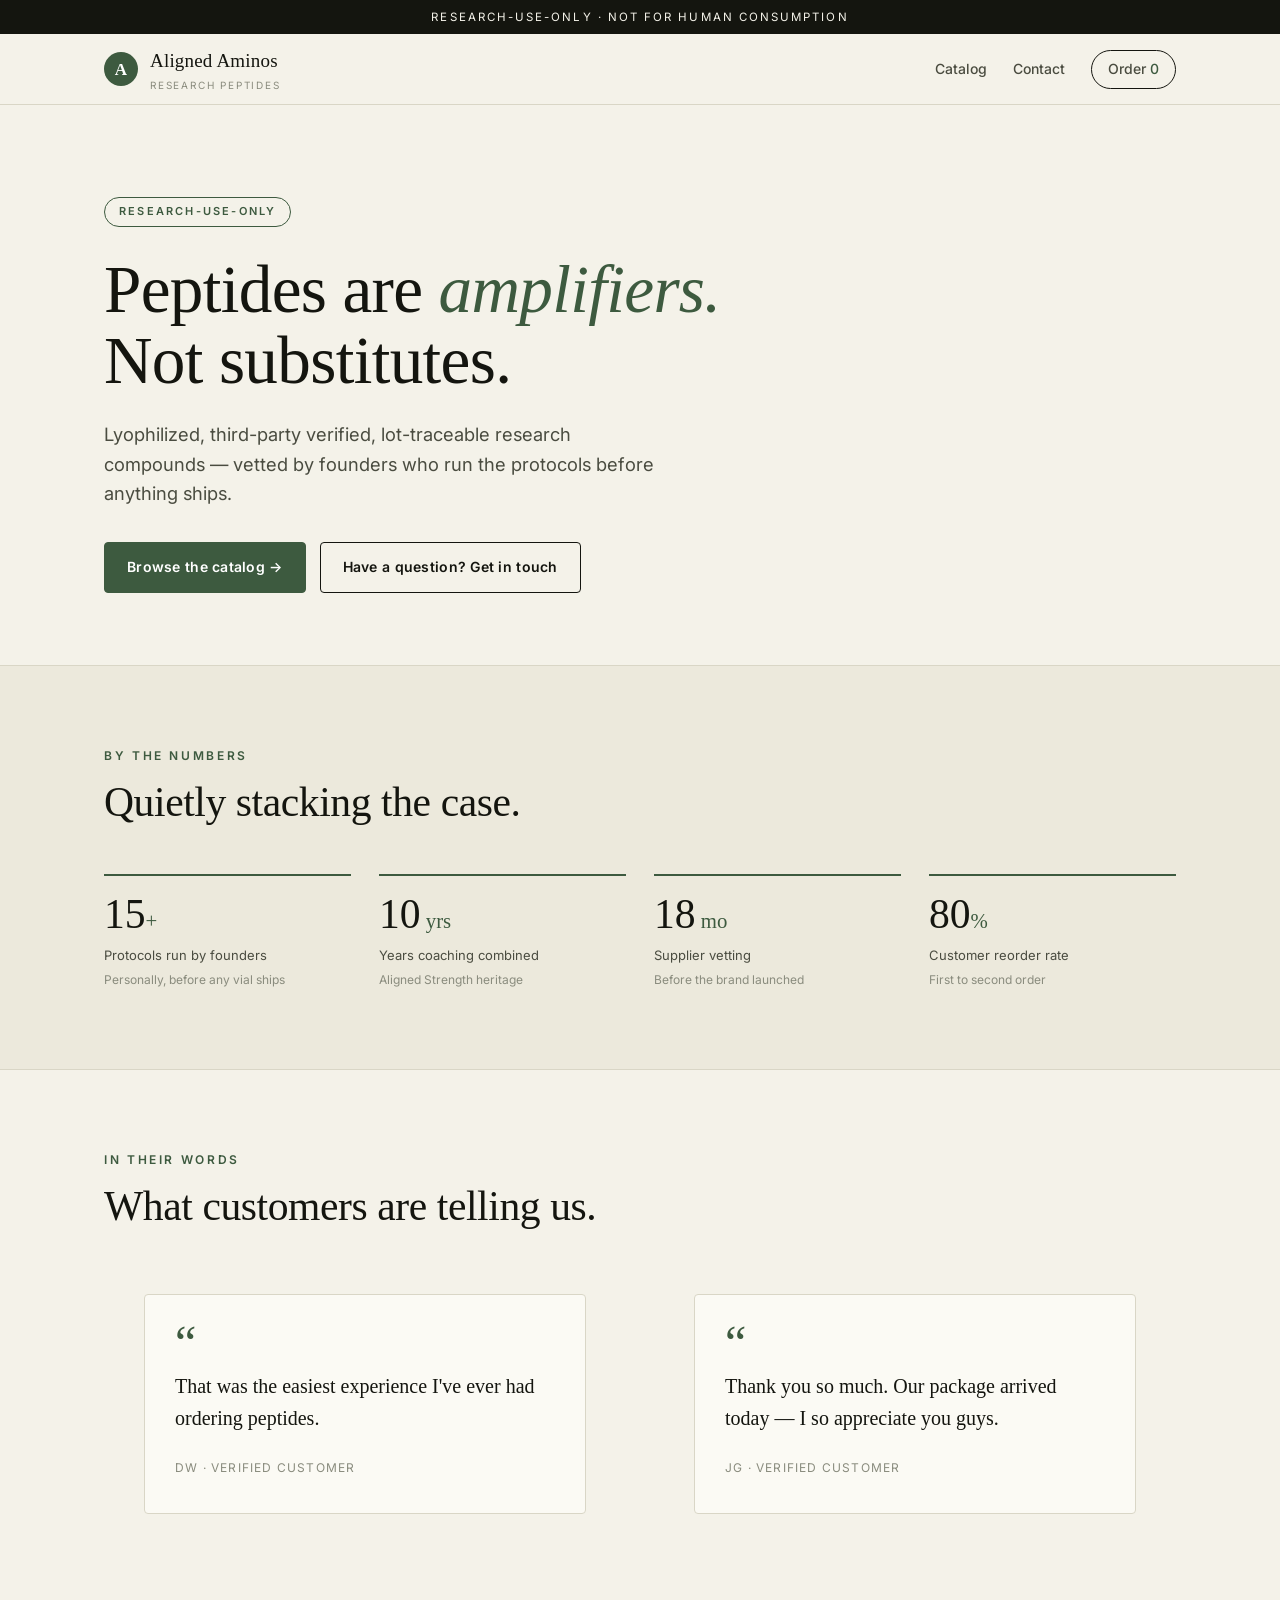
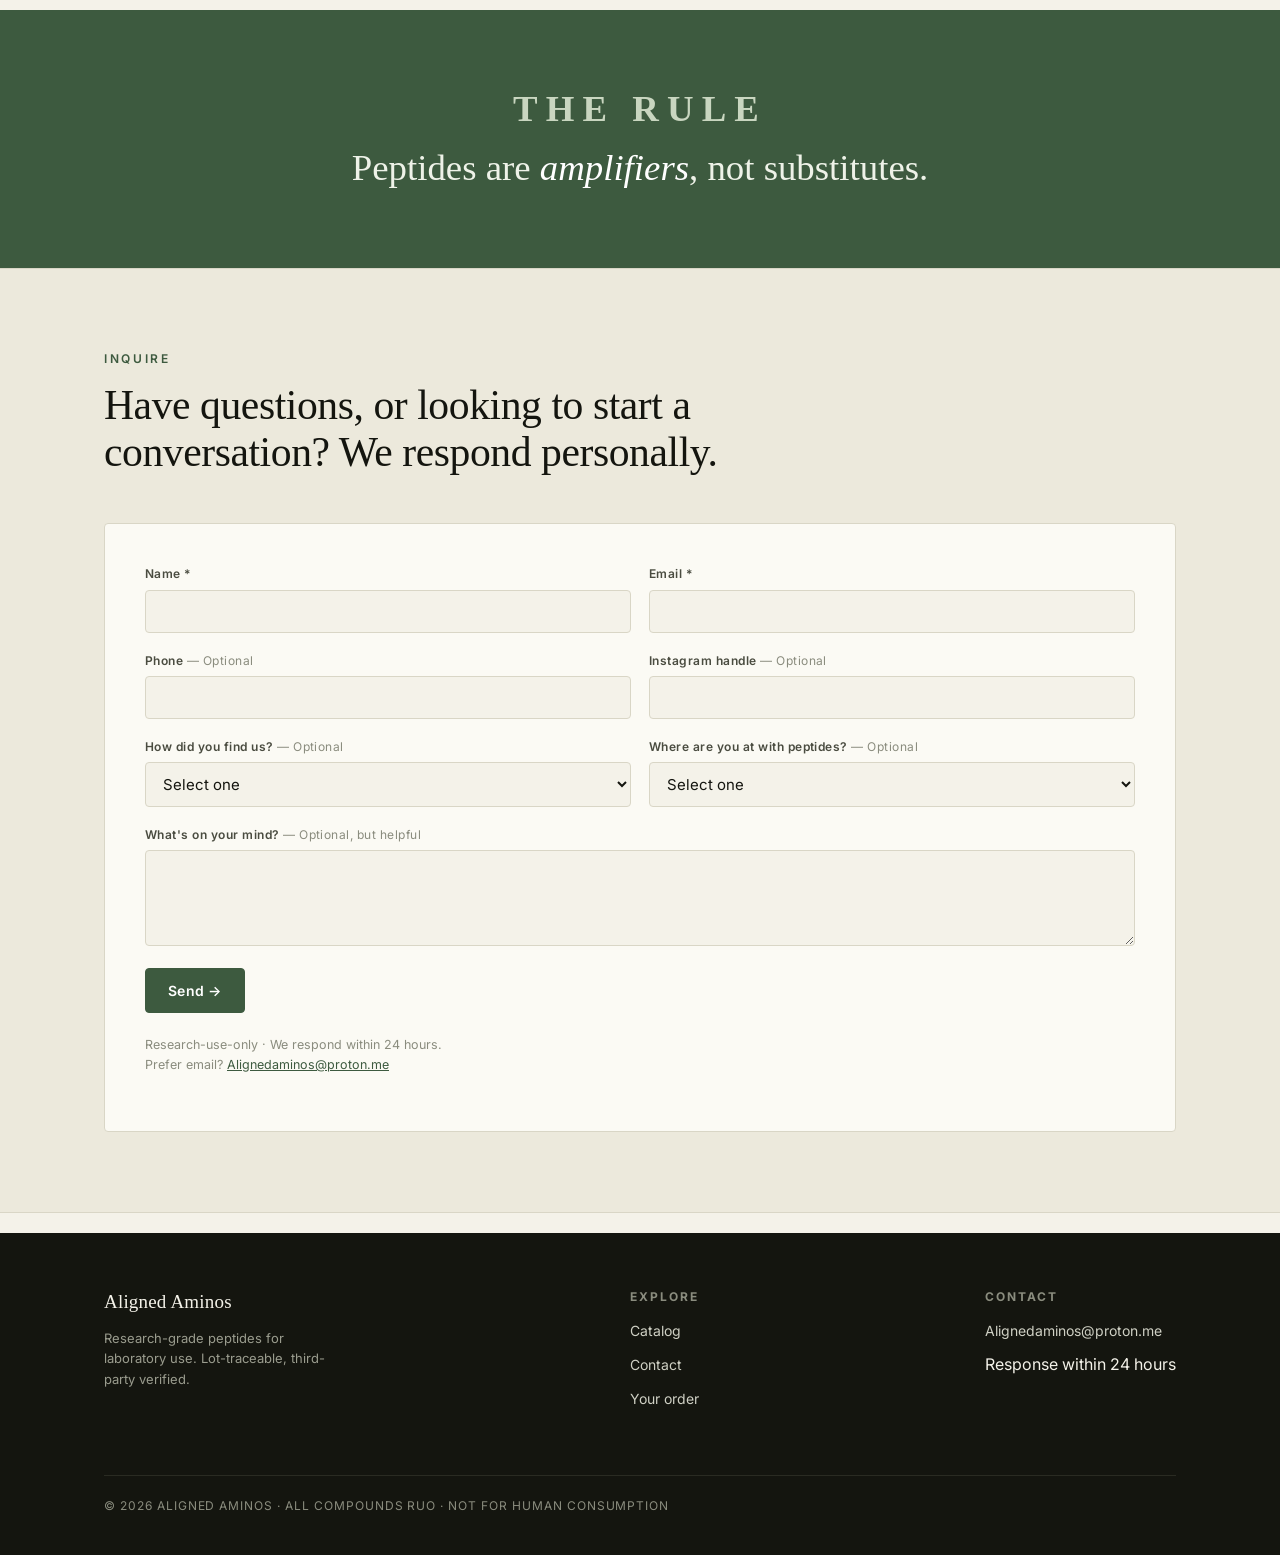
==== index.html @ 36842dd0 "Add files via upload" ====
<!DOCTYPE html>
<html lang="en">
<head>
<meta charset="UTF-8" />
<meta name="viewport" content="width=device-width, initial-scale=1.0" />
<title>Aligned Aminos — Research-Grade Peptides</title>
<meta name="description" content="Research-grade peptides. Lyophilized, third-party verified, lot-traceable. Laboratory research use only." />
<link rel="preconnect" href="https://fonts.googleapis.com" />
<link rel="preconnect" href="https://fonts.gstatic.com" crossorigin />
<link href="https://fonts.googleapis.com/css2?family=Inter:wght@400;500;600;700&display=swap" rel="stylesheet" />
<link rel="stylesheet" href="styles.css" />
</head>
<body>

<!-- RUO ribbon -->
<div class="ruo-strip">Research-Use-Only · Not for human consumption</div>

<!-- Header -->
<header class="site-header">
  <div class="wrap">
    <a class="brand" href="index.html">
      <span class="brand__mark">A</span>
      <span class="brand__name">Aligned Aminos <small>Research Peptides</small></span>
    </a>
    <button class="nav-toggle" aria-label="Menu" onclick="document.getElementById('nav').classList.toggle('open')">☰</button>
    <nav class="nav" id="nav">
      <a href="catalog.html">Catalog</a>
      <a href="#contact">Contact</a>
      <a class="nav__order" href="catalog.html#cart">Order <span class="count" data-cart-count>0</span></a>
    </nav>
  </div>
</header>

<!-- Hero -->
<section class="hero">
  <div class="wrap">
    <div class="hero__inner">
      <span class="badge">Research-Use-Only</span>
      <h1>Peptides are <em>amplifiers.</em><br />Not substitutes.</h1>
      <p class="lede">Lyophilized, third-party verified, lot-traceable research compounds — vetted by founders who run the protocols before anything ships.</p>
      <div class="hero__cta">
        <a class="btn btn--accent" href="catalog.html">Browse the catalog →</a>
        <a class="btn btn--ghost" href="#contact">Have a question? Get in touch</a>
      </div>
    </div>
  </div>
</section>

<!-- By the numbers -->
<section class="section section--alt">
  <div class="wrap">
    <div class="section__head">
      <p class="eyebrow">By the Numbers</p>
      <h2>Quietly stacking the case.</h2>
    </div>
    <div class="stats">
      <div class="stat">
        <div class="stat__num">15<span>+</span></div>
        <div class="stat__label">Protocols run by founders</div>
        <div class="stat__sub">Personally, before any vial ships</div>
      </div>
      <div class="stat">
        <div class="stat__num">10<span> yrs</span></div>
        <div class="stat__label">Years coaching combined</div>
        <div class="stat__sub">Aligned Strength heritage</div>
      </div>
      <div class="stat">
        <div class="stat__num">18<span> mo</span></div>
        <div class="stat__label">Supplier vetting</div>
        <div class="stat__sub">Before the brand launched</div>
      </div>
      <div class="stat">
        <div class="stat__num">80<span>%</span></div>
        <div class="stat__label">Customer reorder rate</div>
        <div class="stat__sub">First to second order</div>
      </div>
    </div>
  </div>
</section>

<!-- Testimonials -->
<section class="section">
  <div class="wrap">
    <div class="section__head">
      <p class="eyebrow">In Their Words</p>
      <h2>What customers are telling us.</h2>
    </div>
    <div class="quotes">
      <figure class="quote">
        <div class="mark">“</div>
        <blockquote>That was the easiest experience I've ever had ordering peptides.</blockquote>
        <cite>DW · Verified customer</cite>
      </figure>
      <figure class="quote">
        <div class="mark">“</div>
        <blockquote>Thank you so much. Our package arrived today — I so appreciate you guys.</blockquote>
        <cite>JG · Verified customer</cite>
      </figure>
    </div>
  </div>
</section>

<!-- The Rule -->
<section class="rule-band">
  <div class="wrap">
    <p class="eyebrow" style="color:#c9d6c0;">The Rule</p>
    <p>Peptides are <em>amplifiers</em>, not substitutes.</p>
  </div>
</section>

<!-- Inquire / Contact -->
<section class="section section--alt" id="contact">
  <div class="wrap">
    <div class="section__head">
      <p class="eyebrow">Inquire</p>
      <h2>Have questions, or looking to start a conversation? We respond personally.</h2>
    </div>
    <div class="form-card">
      <form id="inquiry-form" onsubmit="return AA.submitInquiry(event)">
        <div class="form-grid">
          <div class="field">
            <label>Name *</label>
            <input type="text" name="name" required />
          </div>
          <div class="field">
            <label>Email *</label>
            <input type="email" name="email" required />
          </div>
          <div class="field">
            <label>Phone <span class="opt">— Optional</span></label>
            <input type="tel" name="phone" />
          </div>
          <div class="field">
            <label>Instagram handle <span class="opt">— Optional</span></label>
            <input type="text" name="instagram" />
          </div>
          <div class="field">
            <label>How did you find us? <span class="opt">— Optional</span></label>
            <select name="source">
              <option value="">Select one</option>
              <option>Instagram</option>
              <option>Referral / Word of mouth</option>
              <option>Search</option>
              <option>Other</option>
            </select>
          </div>
          <div class="field">
            <label>Where are you at with peptides? <span class="opt">— Optional</span></label>
            <select name="experience">
              <option value="">Select one</option>
              <option>New to peptides</option>
              <option>Some experience</option>
              <option>Currently running protocols</option>
              <option>Just learning / curious</option>
            </select>
          </div>
          <div class="field field--full">
            <label>What's on your mind? <span class="opt">— Optional, but helpful</span></label>
            <textarea name="message"></textarea>
          </div>
          <!-- honeypot -->
          <div class="honeypot" aria-hidden="true">
            <label>Don't fill this out if you're human:</label>
            <input type="text" name="website" tabindex="-1" autocomplete="off" />
          </div>
        </div>
        <div style="margin-top:22px;">
          <button type="submit" class="btn btn--accent">Send →</button>
        </div>
        <p class="form-foot">Research-use-only · We respond within 24 hours.<br />
          Prefer email? <a href="mailto:Alignedaminos@proton.me">Alignedaminos@proton.me</a></p>
      </form>
    </div>
  </div>
</section>

<!-- Footer -->
<footer class="site-footer">
  <div class="wrap">
    <div class="footer-col">
      <span class="brand__name">Aligned Aminos</span>
      <p style="color:#9a9c8e;font-size:13px;max-width:240px;margin-top:10px;">Research-grade peptides for laboratory use. Lot-traceable, third-party verified.</p>
    </div>
    <div class="footer-col">
      <h4>Explore</h4>
      <ul>
        <li><a href="catalog.html">Catalog</a></li>
        <li><a href="#contact">Contact</a></li>
        <li><a href="catalog.html#cart">Your order</a></li>
      </ul>
    </div>
    <div class="footer-col">
      <h4>Contact</h4>
      <ul>
        <li><a href="mailto:Alignedaminos@proton.me">Alignedaminos@proton.me</a></li>
        <li>Response within 24 hours</li>
      </ul>
    </div>
    <div class="footer-legal">
      © <span id="year"></span> Aligned Aminos · All compounds RUO · Not for human consumption
    </div>
  </div>
</footer>

<div class="toast" id="toast"></div>

<script src="app.js"></script>
</body>
</html>
---- styles.css ----
/* =========================================================================
   Aligned Aminos — shared styles
   Research-grade peptides. Clean, clinical, editorial.
   Swap fonts/colors via the :root variables below.
   ========================================================================= */

:root {
  /* Palette */
  --ink:        #14150f;   /* near-black text */
  --ink-soft:   #4a4c40;   /* muted body text */
  --ink-faint:  #8a8c7e;   /* captions, meta */
  --paper:      #f4f2e9;   /* warm off-white page bg */
  --paper-2:    #ece9dc;   /* alternating band */
  --card:       #fbfaf4;   /* card surfaces */
  --line:       #d9d6c6;   /* hairlines */
  --accent:     #3d5a3f;   /* aligned sage green */
  --accent-2:   #5c7a4f;   /* lighter green */
  --gold:       #b08d3f;   /* subtle warm accent */
  --danger:     #8a3b2e;

  /* Type */
  --serif: "Georgia", "Times New Roman", serif;
  --sans:  "Inter", -apple-system, BlinkMacSystemFont, "Segoe UI", Helvetica, Arial, sans-serif;

  /* Metrics */
  --maxw: 1120px;
  --radius: 4px;
  --gutter: 24px;
}

* { box-sizing: border-box; }

html { scroll-behavior: smooth; }

body {
  margin: 0;
  font-family: var(--sans);
  color: var(--ink);
  background: var(--paper);
  line-height: 1.6;
  -webkit-font-smoothing: antialiased;
  text-rendering: optimizeLegibility;
}

img { max-width: 100%; display: block; }

a { color: inherit; text-decoration: none; }

.wrap { max-width: var(--maxw); margin: 0 auto; padding: 0 var(--gutter); }

.eyebrow {
  font-size: 12px;
  letter-spacing: .22em;
  text-transform: uppercase;
  color: var(--accent);
  font-weight: 600;
  margin: 0 0 14px;
}

h1, h2, h3 { font-family: var(--serif); font-weight: 500; letter-spacing: -0.01em; color: var(--ink); }

h1 { font-size: clamp(2.4rem, 6vw, 4.2rem); line-height: 1.05; margin: 0 0 24px; }
h2 { font-size: clamp(1.7rem, 3.5vw, 2.6rem); line-height: 1.12; margin: 0 0 20px; }
h3 { font-size: 1.15rem; margin: 0 0 8px; }

p { margin: 0 0 16px; color: var(--ink-soft); }

em { font-style: italic; }

/* ---------- Buttons ---------- */
.btn {
  display: inline-flex; align-items: center; gap: 8px;
  font-family: var(--sans); font-size: 14px; font-weight: 600;
  letter-spacing: .02em;
  padding: 13px 22px;
  border-radius: var(--radius);
  border: 1px solid var(--ink);
  background: var(--ink); color: var(--paper);
  cursor: pointer; transition: all .18s ease;
}
.btn:hover { background: transparent; color: var(--ink); }
.btn--ghost { background: transparent; color: var(--ink); }
.btn--ghost:hover { background: var(--ink); color: var(--paper); }
.btn--accent { background: var(--accent); border-color: var(--accent); color: #fff; }
.btn--accent:hover { background: transparent; color: var(--accent); }
.btn--sm { padding: 9px 16px; font-size: 13px; }
.btn--block { width: 100%; justify-content: center; }
.btn:disabled { opacity: .45; cursor: not-allowed; }

/* ---------- Header ---------- */
.site-header {
  position: sticky; top: 0; z-index: 40;
  background: rgba(244,242,233,.9);
  backdrop-filter: saturate(140%) blur(8px);
  border-bottom: 1px solid var(--line);
}
.site-header .wrap {
  display: flex; align-items: center; justify-content: space-between;
  height: 70px;
}
.brand { display: flex; align-items: center; gap: 12px; }
.brand__mark {
  width: 34px; height: 34px; border-radius: 50%;
  background: var(--accent); color: #fff;
  display: grid; place-items: center;
  font-family: var(--serif); font-size: 17px; font-weight: 600;
}
.brand__name { font-family: var(--serif); font-size: 19px; letter-spacing: .01em; }
.brand__name small { display: block; font-family: var(--sans); font-size: 10px; letter-spacing: .18em; text-transform: uppercase; color: var(--ink-faint); }

.nav { display: flex; align-items: center; gap: 26px; }
.nav a { font-size: 14px; font-weight: 500; color: var(--ink-soft); transition: color .15s; }
.nav a:hover { color: var(--ink); }
.nav__order {
  border: 1px solid var(--ink); border-radius: 40px;
  padding: 7px 16px; font-weight: 600; color: var(--ink);
}
.nav__order .count { color: var(--accent); }

.nav-toggle { display: none; background: none; border: 0; font-size: 22px; cursor: pointer; }

/* ---------- RUO ribbon ---------- */
.ruo-strip {
  background: var(--ink); color: var(--paper);
  text-align: center; font-size: 11.5px; letter-spacing: .18em;
  text-transform: uppercase; padding: 8px 12px;
}

/* ---------- Hero ---------- */
.hero { padding: 92px 0 72px; }
.hero__inner { max-width: 820px; }
.hero .badge {
  display: inline-block; font-size: 11px; letter-spacing: .2em;
  text-transform: uppercase; color: var(--accent);
  border: 1px solid var(--accent); border-radius: 40px;
  padding: 5px 14px; margin-bottom: 28px; font-weight: 600;
}
.hero h1 em { color: var(--accent); font-style: italic; }
.hero .lede { font-size: 1.15rem; max-width: 560px; margin-bottom: 34px; }
.hero__cta { display: flex; flex-wrap: wrap; gap: 14px; }

/* ---------- Section frame ---------- */
.section { padding: 80px 0; }
.section--alt { background: var(--paper-2); border-top: 1px solid var(--line); border-bottom: 1px solid var(--line); }
.section__head { max-width: 640px; margin-bottom: 48px; }

/* ---------- Stats ---------- */
.stats { display: grid; grid-template-columns: repeat(4, 1fr); gap: 28px; }
.stat { border-top: 2px solid var(--accent); padding-top: 18px; }
.stat__num { font-family: var(--serif); font-size: 2.6rem; line-height: 1; color: var(--ink); margin-bottom: 10px; }
.stat__num span { font-size: 1.3rem; color: var(--accent); }
.stat__label { font-size: 13px; color: var(--ink-soft); }
.stat__sub { font-size: 12px; color: var(--ink-faint); margin-top: 4px; }

/* ---------- Testimonials ---------- */
.quotes { display: grid; grid-template-columns: 1fr 1fr; gap: 28px; }
.quote {
  background: var(--card); border: 1px solid var(--line);
  border-radius: var(--radius); padding: 34px 30px; position: relative;
}
.quote .mark { font-family: var(--serif); font-size: 3rem; color: var(--accent); line-height: .6; }
.quote blockquote { margin: 12px 0 20px; font-family: var(--serif); font-size: 1.25rem; color: var(--ink); }
.quote cite { font-style: normal; font-size: 12px; letter-spacing: .1em; text-transform: uppercase; color: var(--ink-faint); }

/* ---------- The Rule band ---------- */
.rule-band { background: var(--accent); color: #fff; text-align: center; padding: 70px 0; }
.rule-band p { color: #eef2e8; font-size: clamp(1.5rem, 3.5vw, 2.3rem); font-family: var(--serif); margin: 0; }
.rule-band em { font-style: italic; color: #fff; }

/* ---------- Forms ---------- */
.form-card {
  background: var(--card); border: 1px solid var(--line);
  border-radius: var(--radius); padding: 40px;
}
.form-grid { display: grid; grid-template-columns: 1fr 1fr; gap: 18px; }
.field { display: flex; flex-direction: column; gap: 6px; }
.field--full { grid-column: 1 / -1; }
.field label { font-size: 12px; font-weight: 600; letter-spacing: .04em; color: var(--ink-soft); }
.field label .opt { color: var(--ink-faint); font-weight: 400; }
.field input, .field select, .field textarea {
  font-family: var(--sans); font-size: 15px; color: var(--ink);
  background: var(--paper); border: 1px solid var(--line);
  border-radius: var(--radius); padding: 11px 13px;
}
.field textarea { resize: vertical; min-height: 96px; }
.field input:focus, .field select:focus, .field textarea:focus {
  outline: none; border-color: var(--accent); box-shadow: 0 0 0 3px rgba(61,90,63,.12);
}
.honeypot { position: absolute; left: -9999px; width: 1px; height: 1px; overflow: hidden; }
.form-foot { margin-top: 22px; font-size: 12.5px; color: var(--ink-faint); }
.form-foot a { color: var(--accent); text-decoration: underline; }

/* ---------- Catalog ---------- */
.catalog-intro .disclaimer {
  background: var(--paper-2); border: 1px solid var(--line);
  border-left: 3px solid var(--accent);
  border-radius: var(--radius); padding: 16px 18px;
  font-size: 13.5px; color: var(--ink-soft); margin: 22px 0;
}
.cat-nav { display: flex; flex-wrap: wrap; gap: 10px; margin: 26px 0 8px; }
.cat-nav a {
  font-size: 12.5px; letter-spacing: .04em; padding: 7px 14px;
  border: 1px solid var(--line); border-radius: 40px; color: var(--ink-soft);
  background: var(--card); transition: all .15s;
}
.cat-nav a:hover, .cat-nav a.active { background: var(--accent); color: #fff; border-color: var(--accent); }

.cat-group { margin-top: 54px; }
.cat-group__title { display: flex; align-items: baseline; gap: 12px; border-bottom: 1px solid var(--line); padding-bottom: 12px; margin-bottom: 26px; }
.cat-group__title h2 { margin: 0; font-size: 1.5rem; }
.cat-group__title span { font-size: 12px; color: var(--ink-faint); letter-spacing: .1em; text-transform: uppercase; }

.grid { display: grid; grid-template-columns: repeat(3, 1fr); gap: 22px; }
.product {
  background: var(--card); border: 1px solid var(--line);
  border-radius: var(--radius); padding: 24px; display: flex; flex-direction: column;
  transition: border-color .15s, transform .15s;
}
.product:hover { border-color: var(--accent); transform: translateY(-2px); }
.product__tag { font-size: 11px; letter-spacing: .14em; text-transform: uppercase; color: var(--accent); font-weight: 600; margin-bottom: 12px; }
.product h3 { font-family: var(--serif); font-size: 1.3rem; margin-bottom: 4px; }
.product .subtitle { font-size: 13px; color: var(--ink-faint); margin-bottom: 16px; }
.product__spec { font-size: 13px; color: var(--ink-soft); border-top: 1px solid var(--line); padding-top: 14px; margin-top: auto; }
.product__spec dl { display: grid; grid-template-columns: auto 1fr; gap: 4px 12px; margin: 0 0 16px; }
.product__spec dt { color: var(--ink-faint); }
.product__spec dd { margin: 0; text-align: right; color: var(--ink); font-weight: 500; }
.product__buy { display: flex; align-items: center; justify-content: space-between; gap: 12px; }
.product__price { font-family: var(--serif); font-size: 1.5rem; color: var(--ink); }
.product__price small { font-size: .8rem; color: var(--ink-faint); }

/* ---------- Cart drawer ---------- */
.overlay { position: fixed; inset: 0; background: rgba(20,21,15,.5); opacity: 0; visibility: hidden; transition: .25s; z-index: 60; }
.overlay.open { opacity: 1; visibility: visible; }

.drawer {
  position: fixed; top: 0; right: 0; height: 100%; width: 420px; max-width: 92vw;
  background: var(--paper); z-index: 70; transform: translateX(100%);
  transition: transform .3s cubic-bezier(.4,0,.2,1); display: flex; flex-direction: column;
  box-shadow: -20px 0 60px rgba(0,0,0,.18);
}
.drawer.open { transform: translateX(0); }
.drawer__head { display: flex; align-items: center; justify-content: space-between; padding: 22px 24px; border-bottom: 1px solid var(--line); }
.drawer__head h2 { margin: 0; font-size: 1.3rem; }
.drawer__close { background: none; border: 0; font-size: 24px; cursor: pointer; color: var(--ink-soft); line-height: 1; }
.drawer__ruo { font-size: 11px; letter-spacing: .12em; text-transform: uppercase; color: var(--ink-faint); padding: 10px 24px; border-bottom: 1px solid var(--line); }
.drawer__body { flex: 1; overflow-y: auto; padding: 12px 24px; }
.drawer__empty { color: var(--ink-faint); text-align: center; padding: 60px 20px; font-size: 14px; }

.line-item { display: flex; gap: 14px; padding: 16px 0; border-bottom: 1px solid var(--line); }
.line-item__info { flex: 1; }
.line-item__info h4 { margin: 0 0 2px; font-family: var(--serif); font-size: 1rem; font-weight: 500; }
.line-item__info .meta { font-size: 12px; color: var(--ink-faint); }
.qty { display: inline-flex; align-items: center; border: 1px solid var(--line); border-radius: 40px; margin-top: 8px; }
.qty button { width: 26px; height: 26px; border: 0; background: none; cursor: pointer; font-size: 15px; color: var(--ink-soft); }
.qty span { min-width: 26px; text-align: center; font-size: 13px; }
.line-item__price { font-family: var(--serif); font-size: 1.05rem; }
.line-item__remove { display: block; background: none; border: 0; color: var(--ink-faint); font-size: 11px; cursor: pointer; text-decoration: underline; margin-top: 6px; text-align: right; width: 100%; }

.drawer__foot { border-top: 1px solid var(--line); padding: 20px 24px; }
.subtotal-row { display: flex; justify-content: space-between; align-items: baseline; margin-bottom: 14px; }
.subtotal-row .label { font-size: 13px; letter-spacing: .1em; text-transform: uppercase; color: var(--ink-faint); }
.subtotal-row .amount { font-family: var(--serif); font-size: 1.6rem; }
.drawer__note { font-size: 11.5px; color: var(--ink-faint); margin: 12px 0 0; }

/* ---------- Checkout modal ---------- */
.modal { position: fixed; inset: 0; z-index: 80; display: none; align-items: flex-start; justify-content: center; padding: 40px 16px; overflow-y: auto; }
.modal.open { display: flex; }
.modal__panel { background: var(--paper); border-radius: 6px; width: 560px; max-width: 100%; box-shadow: 0 30px 80px rgba(0,0,0,.3); }
.modal__head { display: flex; align-items: center; justify-content: space-between; padding: 22px 26px; border-bottom: 1px solid var(--line); }
.modal__head h2 { margin: 0; font-size: 1.3rem; }
.modal__body { padding: 26px; }
.steps { display: none; }
.steps.active { display: block; }

.pay-tabs { display: flex; gap: 8px; margin-bottom: 22px; }
.pay-tab { flex: 1; text-align: center; padding: 12px; border: 1px solid var(--line); border-radius: var(--radius); background: var(--card); cursor: pointer; font-weight: 600; font-size: 13px; color: var(--ink-soft); }
.pay-tab.active { border-color: var(--accent); background: var(--accent); color: #fff; }
.pay-panel { display: none; }
.pay-panel.active { display: block; }

.pay-field { background: var(--card); border: 1px solid var(--line); border-radius: var(--radius); padding: 14px 16px; margin-bottom: 12px; }
.pay-field .k { font-size: 11px; letter-spacing: .12em; text-transform: uppercase; color: var(--ink-faint); margin-bottom: 4px; }
.pay-field .v { display: flex; align-items: center; justify-content: space-between; gap: 12px; font-family: var(--serif); font-size: 1.05rem; word-break: break-all; }
.copy-btn { background: none; border: 1px solid var(--line); border-radius: 40px; padding: 4px 12px; font-size: 11px; cursor: pointer; color: var(--accent); white-space: nowrap; }
.copy-btn:hover { background: var(--accent); color: #fff; border-color: var(--accent); }
.pay-warn { font-size: 12.5px; color: var(--danger); background: rgba(138,59,46,.06); border: 1px solid rgba(138,59,46,.2); border-radius: var(--radius); padding: 12px 14px; margin-top: 4px; }

.receipt { text-align: center; }
.receipt__num { font-family: var(--serif); font-size: 2rem; color: var(--accent); margin: 10px 0; letter-spacing: .04em; }
.receipt__line { display: flex; justify-content: space-between; padding: 8px 0; border-bottom: 1px solid var(--line); font-size: 14px; }

.modal__foot { display: flex; justify-content: space-between; gap: 12px; padding: 20px 26px; border-top: 1px solid var(--line); }

/* consent row */
.consent { display: flex; gap: 10px; align-items: flex-start; font-size: 13px; color: var(--ink-soft); margin: 6px 0 4px; }
.consent input { margin-top: 3px; }

/* ---------- Footer ---------- */
.site-footer { background: var(--ink); color: var(--paper); padding: 54px 0 40px; margin-top: 20px; }
.site-footer .wrap { display: flex; flex-wrap: wrap; justify-content: space-between; gap: 30px; }
.site-footer .brand__name { color: var(--paper); }
.site-footer a { color: #cfd0c4; font-size: 14px; }
.site-footer a:hover { color: #fff; }
.footer-col h4 { font-family: var(--sans); font-size: 12px; letter-spacing: .16em; text-transform: uppercase; color: var(--ink-faint); margin: 0 0 12px; }
.footer-col ul { list-style: none; margin: 0; padding: 0; display: grid; gap: 8px; }
.footer-legal { width: 100%; border-top: 1px solid #2a2b22; margin-top: 34px; padding-top: 20px; font-size: 12px; color: #8a8c7e; letter-spacing: .08em; text-transform: uppercase; }

/* ---------- Toast ---------- */
.toast { position: fixed; bottom: 24px; left: 50%; transform: translateX(-50%) translateY(20px); background: var(--ink); color: var(--paper); padding: 13px 22px; border-radius: 40px; font-size: 13px; opacity: 0; visibility: hidden; transition: .25s; z-index: 90; }
.toast.show { opacity: 1; visibility: visible; transform: translateX(-50%) translateY(0); }

/* ---------- Responsive ---------- */
@media (max-width: 860px) {
  .stats { grid-template-columns: 1fr 1fr; }
  .quotes { grid-template-columns: 1fr; }
  .grid { grid-template-columns: 1fr 1fr; }
  .nav { display: none; position: absolute; top: 70px; left: 0; right: 0; flex-direction: column; align-items: stretch; gap: 0; background: var(--paper); border-bottom: 1px solid var(--line); padding: 8px 0; }
  .nav.open { display: flex; }
  .nav a { padding: 12px 24px; }
  .nav__order { margin: 8px 24px; text-align: center; }
  .nav-toggle { display: block; }
}
@media (max-width: 560px) {
  .stats { grid-template-columns: 1fr; }
  .grid { grid-template-columns: 1fr; }
  .form-grid { grid-template-columns: 1fr; }
  .form-card { padding: 26px; }
  .hero { padding: 60px 0 48px; }
  .section { padding: 56px 0; }
}
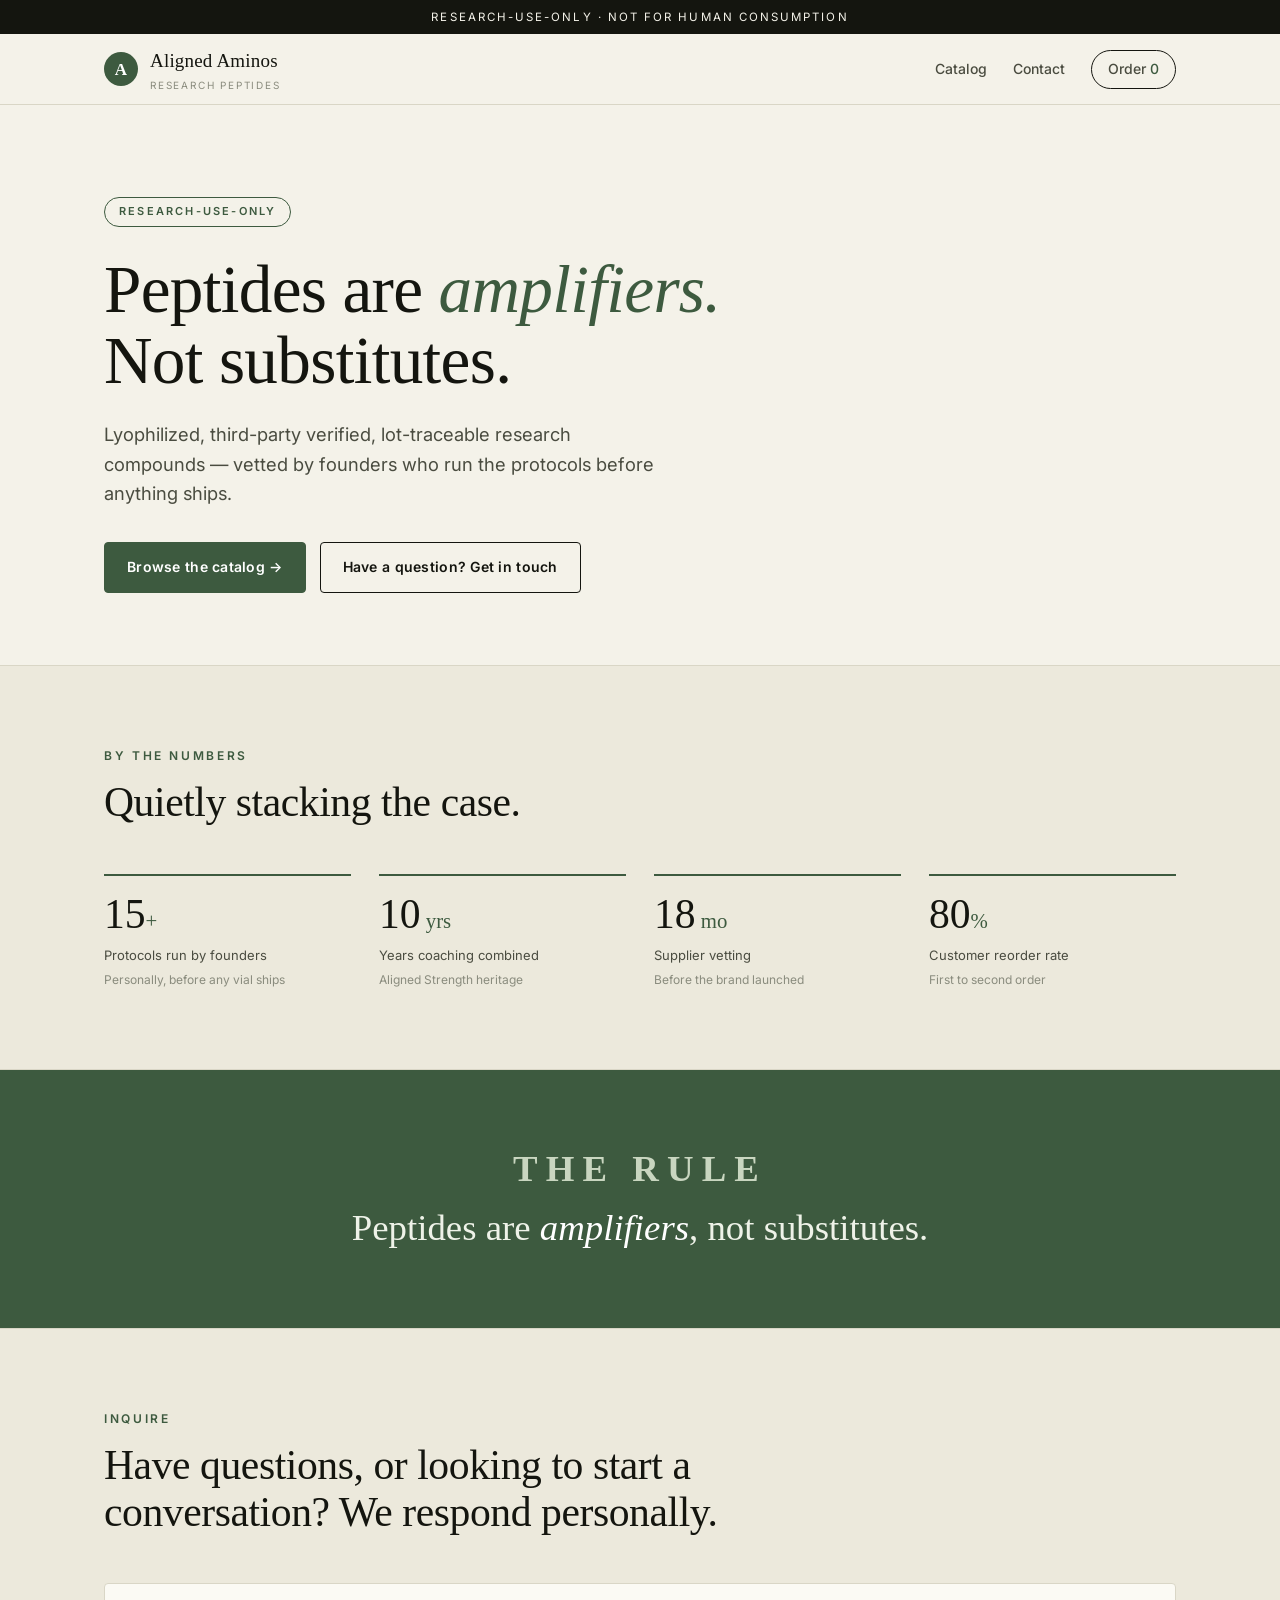
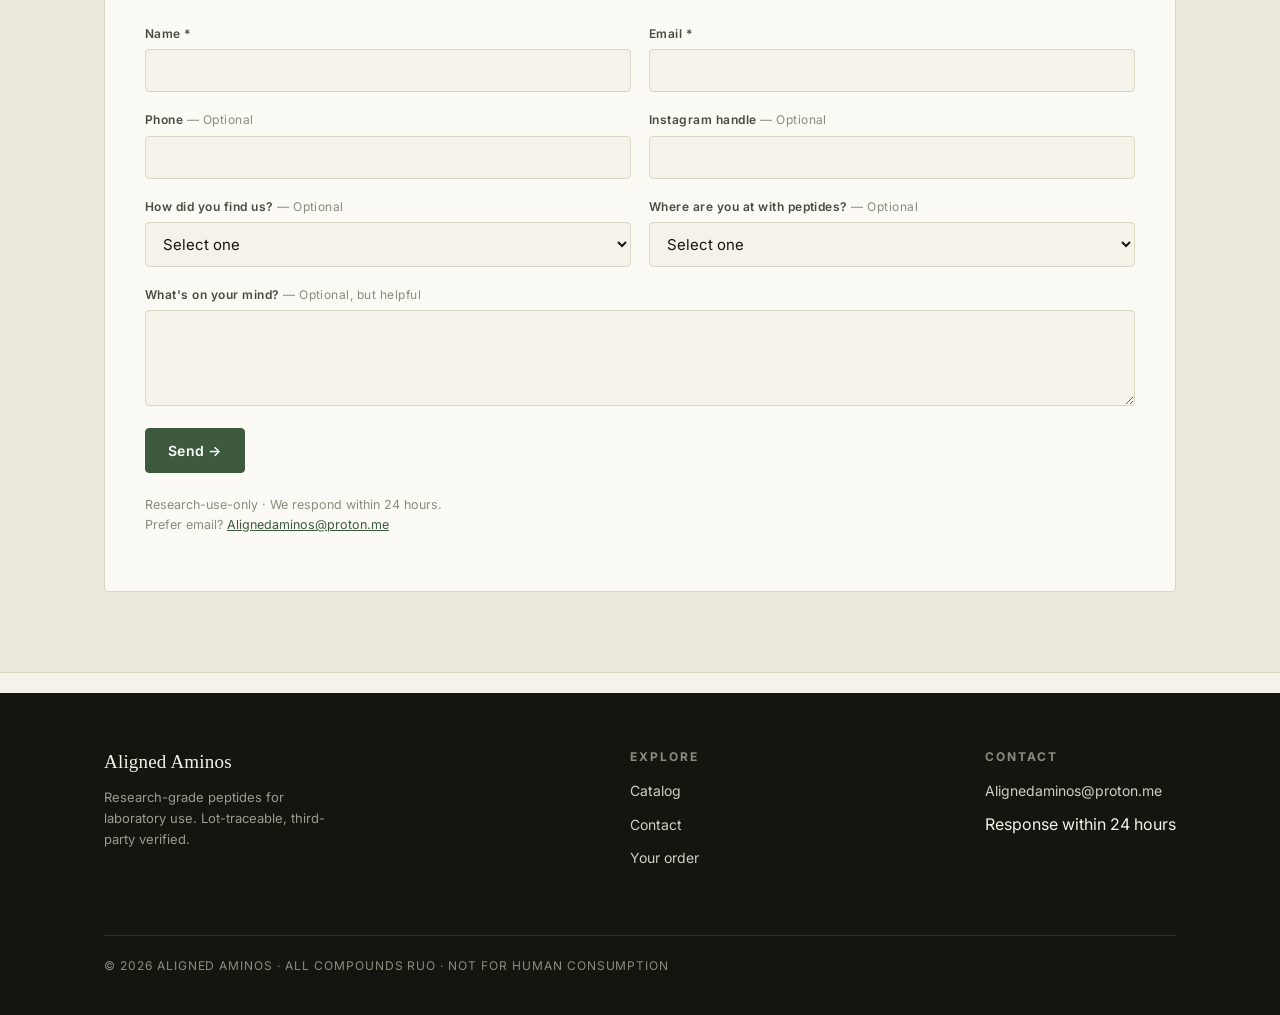
==== commit 46d5b8ea: "Remove testimonials section from home page" ====
--- a/index.html
+++ b/index.html
@@ -74,28 +74,6 @@
         <div class="stat__label">Customer reorder rate</div>
         <div class="stat__sub">First to second order</div>
       </div>
-    </div>
-  </div>
-</section>
-
-<!-- Testimonials -->
-<section class="section">
-  <div class="wrap">
-    <div class="section__head">
-      <p class="eyebrow">In Their Words</p>
-      <h2>What customers are telling us.</h2>
-    </div>
-    <div class="quotes">
-      <figure class="quote">
-        <div class="mark">“</div>
-        <blockquote>That was the easiest experience I've ever had ordering peptides.</blockquote>
-        <cite>DW · Verified customer</cite>
-      </figure>
-      <figure class="quote">
-        <div class="mark">“</div>
-        <blockquote>Thank you so much. Our package arrived today — I so appreciate you guys.</blockquote>
-        <cite>JG · Verified customer</cite>
-      </figure>
     </div>
   </div>
 </section>
